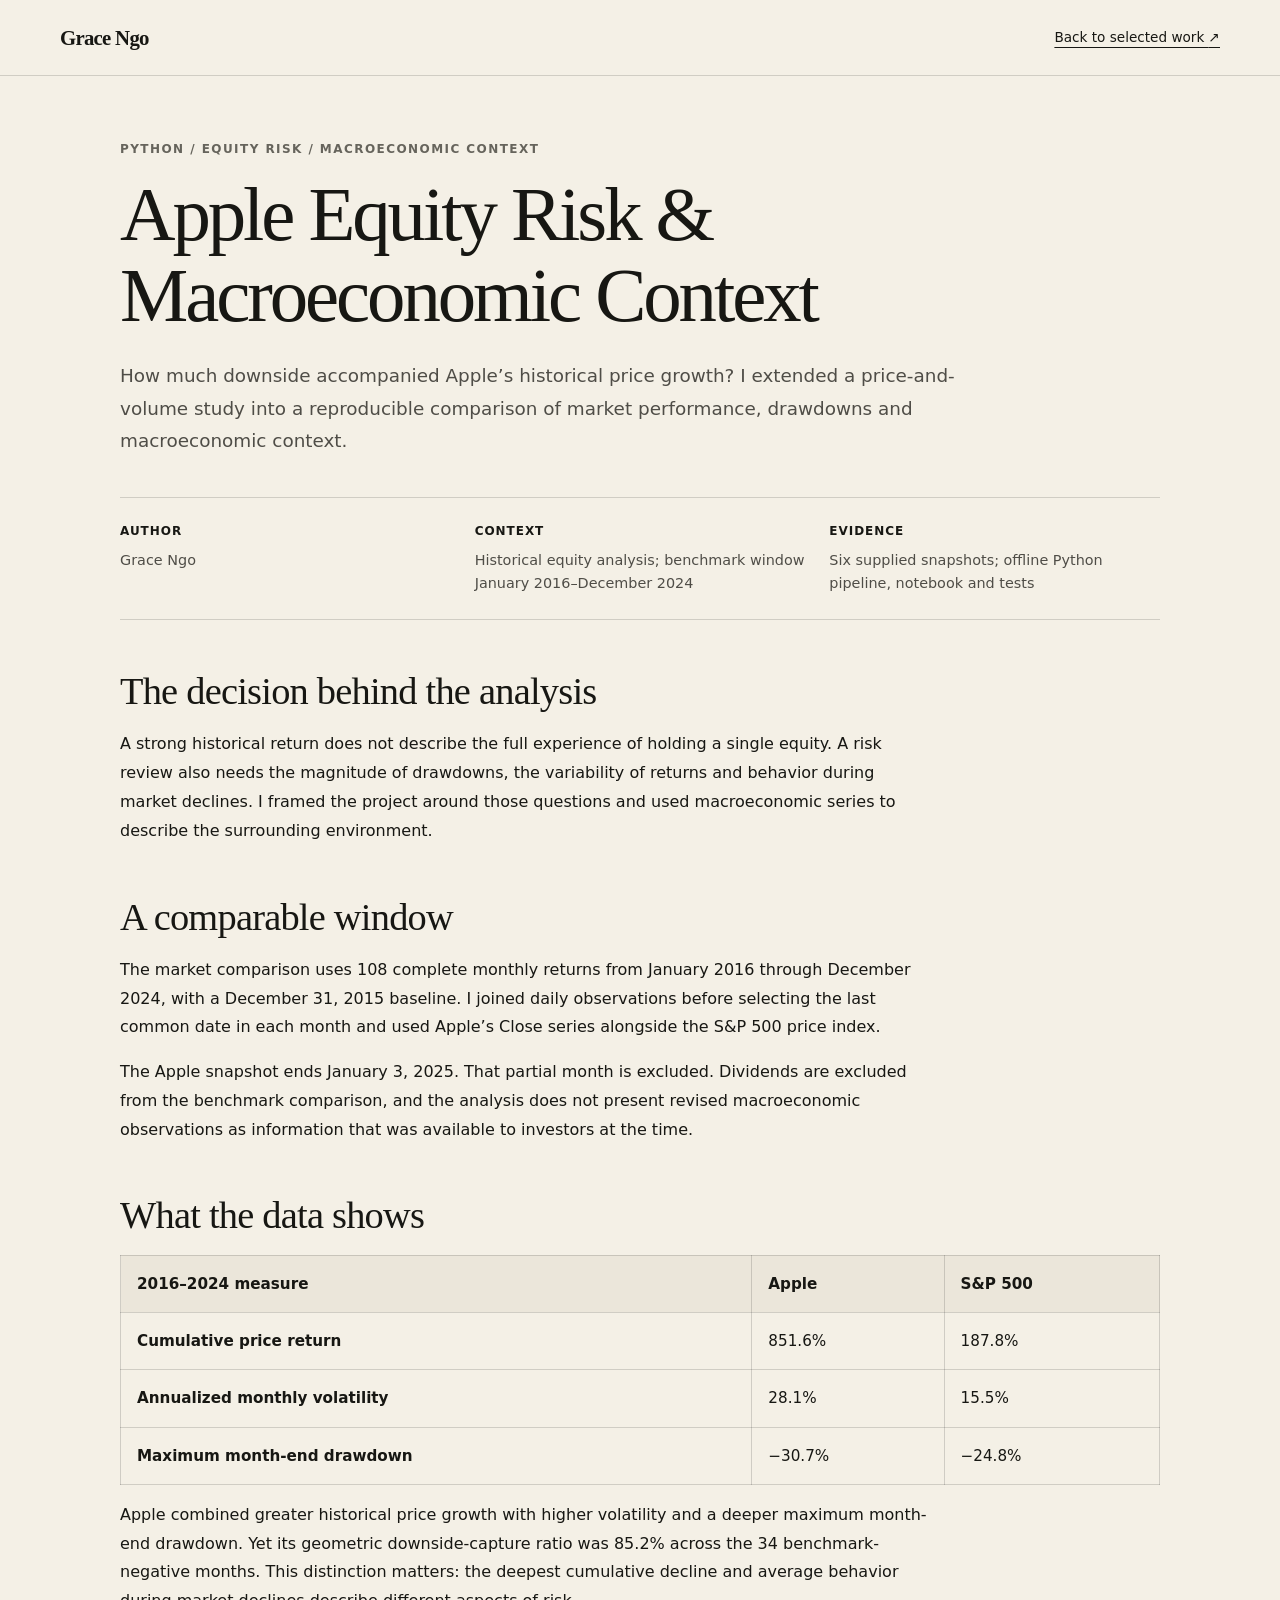
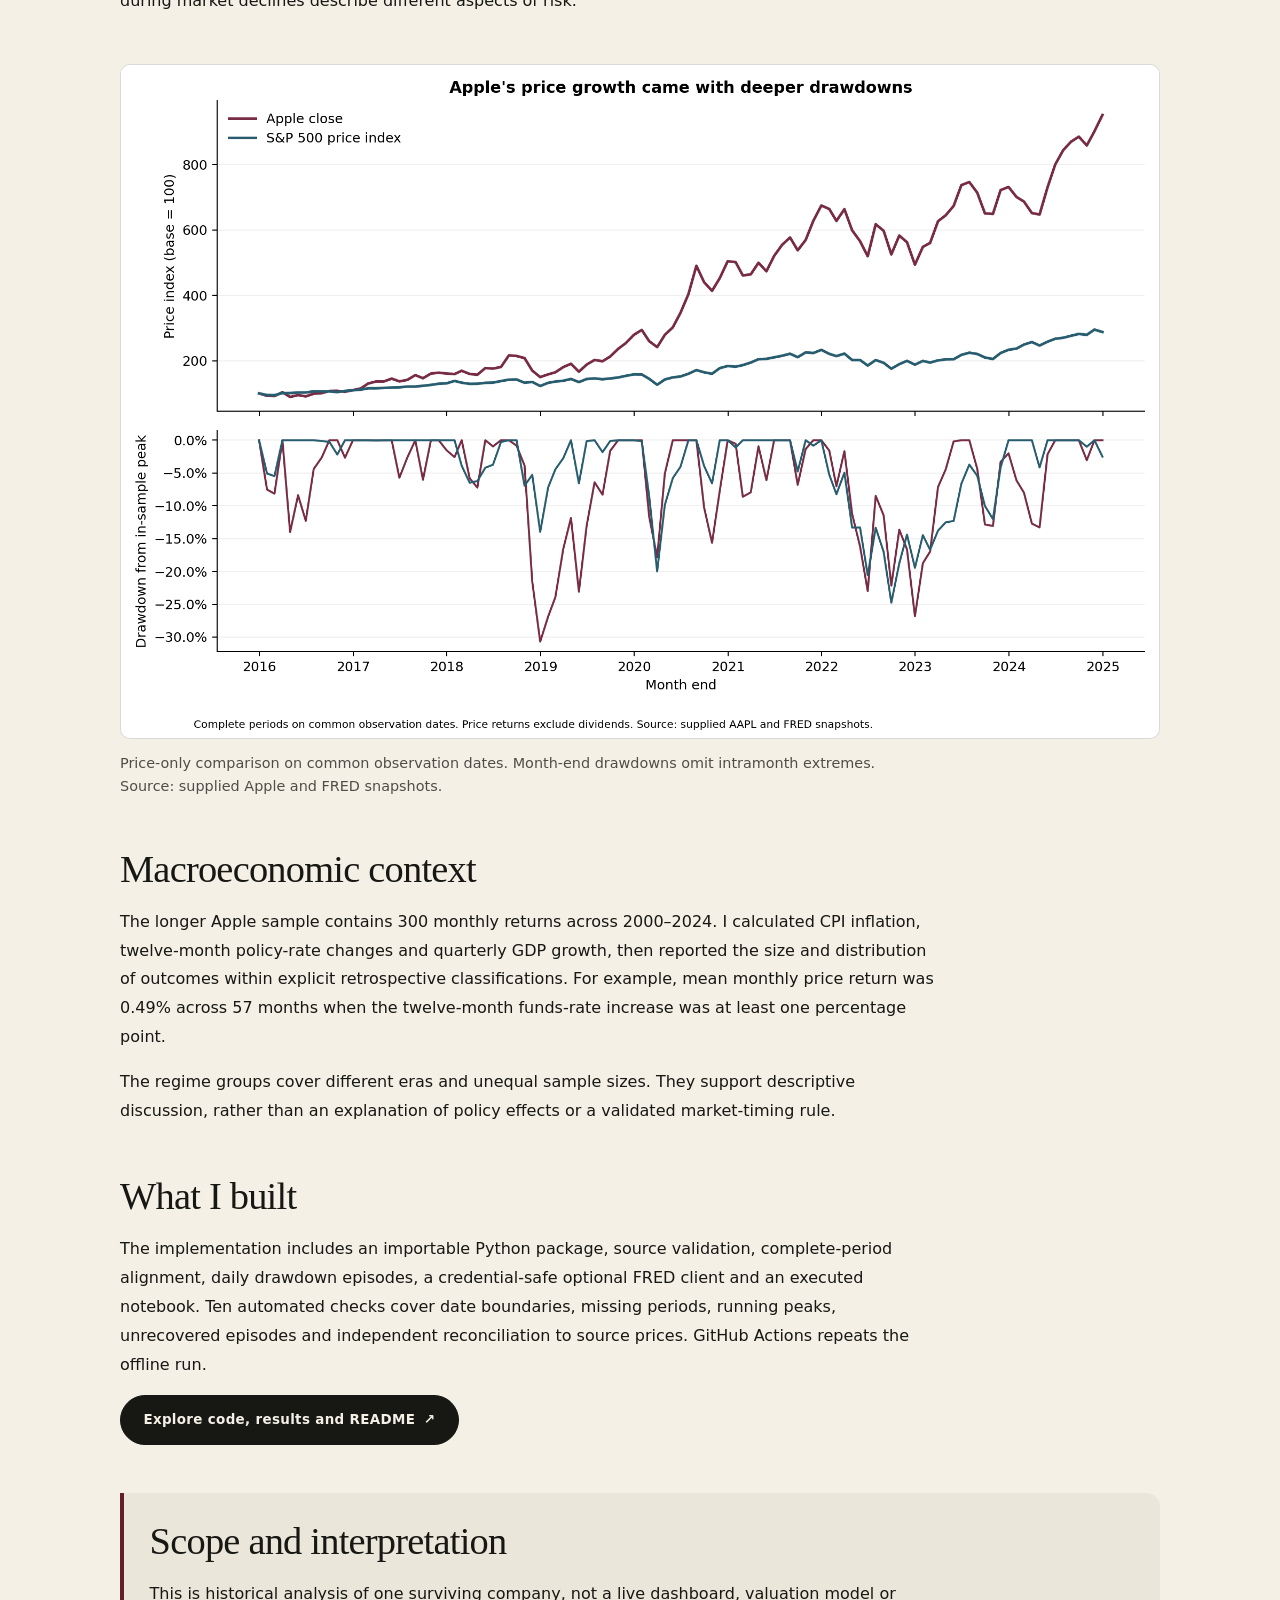
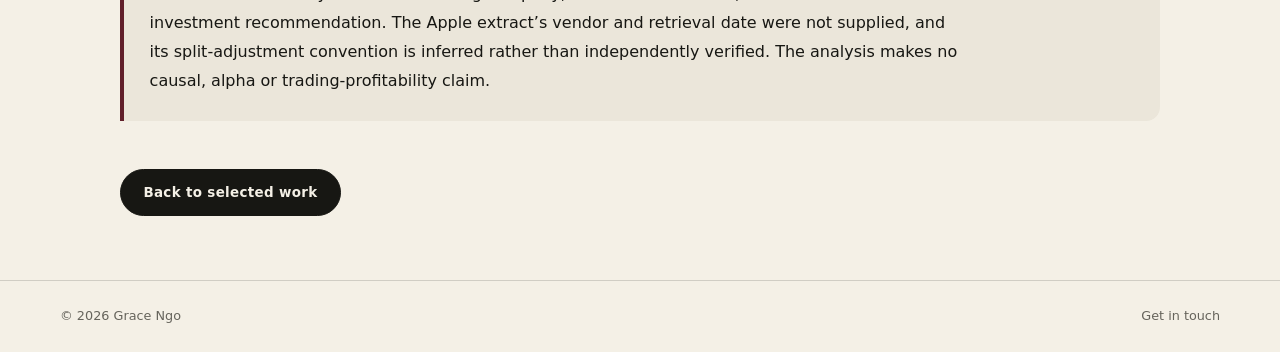
==== case-studies/apple-equity-risk.html @ 72fd86d3 "Publish final portfolio at canonical URL and update internship titles" ====
<!doctype html>
<html lang="en">
<head>
  <meta charset="utf-8" />
  <meta name="viewport" content="width=device-width, initial-scale=1" />
  <title>Apple Equity Risk &amp; Macroeconomic Context | Grace Ngo</title>
  <meta name="description" content="A reproducible equity-risk analysis of complete monthly returns, market drawdowns and retrospective macroeconomic context." />
  <link rel="canonical" href="https://gracengg.github.io/case-studies/apple-equity-risk.html" />
  <link rel="icon" href="../favicon.svg" type="image/svg+xml" />
  <link rel="stylesheet" href="../css/style.css" />
  <link rel="stylesheet" href="../css/case-study.css" />
</head>
<body class="case-page">
  <a class="skip-link" href="#main-content">Skip to content</a>
  <header class="case-header"><div class="wrap"><a class="nav-brand" href="../index.html">Grace Ngo</a><a class="back-link" href="../index.html#projects">Back to selected work <span aria-hidden="true">&nearr;</span></a></div></header>
  <main id="main-content" class="wrap case-main">
    <header class="case-intro"><p class="eyebrow">Python / Equity Risk / Macroeconomic Context</p><h1>Apple Equity Risk &amp; Macroeconomic Context</h1><p class="case-lede">How much downside accompanied Apple’s historical price growth? I extended a price-and-volume study into a reproducible comparison of market performance, drawdowns and macroeconomic context.</p></header>
    <dl class="case-facts"><div><dt>Author</dt><dd>Grace Ngo</dd></div><div><dt>Context</dt><dd>Historical equity analysis; benchmark window January 2016–December 2024</dd></div><div><dt>Evidence</dt><dd>Six supplied snapshots; offline Python pipeline, notebook and tests</dd></div></dl>
    <section class="case-section"><h2>The decision behind the analysis</h2><p>A strong historical return does not describe the full experience of holding a single equity. A risk review also needs the magnitude of drawdowns, the variability of returns and behavior during market declines. I framed the project around those questions and used macroeconomic series to describe the surrounding environment.</p></section>
    <section class="case-section"><h2>A comparable window</h2><p>The market comparison uses 108 complete monthly returns from January 2016 through December 2024, with a December 31, 2015 baseline. I joined daily observations before selecting the last common date in each month and used Apple’s Close series alongside the S&amp;P 500 price index.</p><p>The Apple snapshot ends January 3, 2025. That partial month is excluded. Dividends are excluded from the benchmark comparison, and the analysis does not present revised macroeconomic observations as information that was available to investors at the time.</p></section>
    <section class="case-section"><h2>What the data shows</h2><div class="table-scroll" role="region" tabindex="0" aria-label="Historical price risk comparison"><table><thead><tr><th scope="col">2016–2024 measure</th><th scope="col">Apple</th><th scope="col">S&amp;P 500</th></tr></thead><tbody><tr><th scope="row">Cumulative price return</th><td>851.6%</td><td>187.8%</td></tr><tr><th scope="row">Annualized monthly volatility</th><td>28.1%</td><td>15.5%</td></tr><tr><th scope="row">Maximum month-end drawdown</th><td>−30.7%</td><td>−24.8%</td></tr></tbody></table></div><p>Apple combined greater historical price growth with higher volatility and a deeper maximum month-end drawdown. Yet its geometric downside-capture ratio was 85.2% across the 34 benchmark-negative months. This distinction matters: the deepest cumulative decline and average behavior during market declines describe different aspects of risk.</p></section>
    <figure class="dashboard-figure"><img src="../images/projects/apple-benchmark-drawdown.png" alt="Apple and S&amp;P 500 price indices from a December 2015 baseline through December 2024, with their month-end drawdowns below." width="1944" height="1260" loading="lazy" decoding="async" /><figcaption>Price-only comparison on common observation dates. Month-end drawdowns omit intramonth extremes. Source: supplied Apple and FRED snapshots.</figcaption></figure>
    <section class="case-section"><h2>Macroeconomic context</h2><p>The longer Apple sample contains 300 monthly returns across 2000–2024. I calculated CPI inflation, twelve-month policy-rate changes and quarterly GDP growth, then reported the size and distribution of outcomes within explicit retrospective classifications. For example, mean monthly price return was 0.49% across 57 months when the twelve-month funds-rate increase was at least one percentage point.</p><p>The regime groups cover different eras and unequal sample sizes. They support descriptive discussion, rather than an explanation of policy effects or a validated market-timing rule.</p></section>
    <section class="case-section"><h2>What I built</h2><p>The implementation includes an importable Python package, source validation, complete-period alignment, daily drawdown episodes, a credential-safe optional FRED client and an executed notebook. Ten automated checks cover date boundaries, missing periods, running peaks, unrecovered episodes and independent reconciliation to source prices. GitHub Actions repeats the offline run.</p><p><a class="btn btn-dark" href="https://github.com/gracengg/API-Based_Stock_Market_Analysis" target="_blank" rel="noopener noreferrer">Explore code, results and README <span aria-hidden="true">&nearr;</span></a></p></section>
    <section class="case-section method-note"><h2>Scope and interpretation</h2><p>This is historical analysis of one surviving company, not a live dashboard, valuation model or investment recommendation. The Apple extract’s vendor and retrieval date were not supplied, and its split-adjustment convention is inferred rather than independently verified. The analysis makes no causal, alpha or trading-profitability claim.</p></section>
    <a class="btn btn-dark" href="../index.html#projects">Back to selected work</a>
  </main>
  <footer class="site-footer"><div class="wrap footer-inner"><span>&copy; 2026 Grace Ngo</span><a href="mailto:gracengggggg@gmail.com">Get in touch</a></div></footer>
  <script src="../js/script.js" defer></script>
</body>
</html>
---- css/style.css ----
/* Grace Ngo — shared site styles. Components precede responsive overrides. */

/* 1. Tokens, reset and accessibility */
:root {
  --paper: #f4f0e6;
  --ink: #171713;
  --acid: #d9f13a;
  --wine: #611f2a;
  --cream: #fffaf0;
  --muted: #66645c;
  --card: #ebe6da;
  --line: rgba(23, 23, 19, .16);
  --line-light: rgba(244, 240, 230, .2);
  --serif: Georgia, 'Times New Roman', serif;
  --sans: Inter, ui-sans-serif, system-ui, -apple-system, 'Segoe UI', sans-serif;
  --ease: cubic-bezier(.16, 1, .3, 1);
  --max: 1160px;
}
*, *::before, *::after { box-sizing: border-box; margin: 0; padding: 0; }
html { font-size: 16px; scroll-behavior: smooth; scroll-padding-top: 90px; }
body { background: var(--paper); color: var(--ink); font: 400 1rem / 1.6 var(--sans); -webkit-font-smoothing: antialiased; }
a { color: inherit; text-decoration: none; }
img { display: block; max-width: 100%; }
ul { list-style: none; }
button, input, textarea { font: inherit; }
button, summary { cursor: pointer; }
:focus-visible { outline: 3px solid var(--wine); outline-offset: 4px; }
:is(.section-dark, .section-wine) :focus-visible { outline-color: var(--acid); }
.skip-link { position: fixed; top: 10px; left: 12px; z-index: 300; padding: .7rem 1rem; background: var(--ink); color: var(--cream); transform: translateY(-180%); }
.skip-link:focus { transform: translateY(0); }
.wrap, .nav-inner, .hero-inner { width: min(var(--max), calc(100% - 44px)); margin-inline: auto; }
.section { padding-block: 100px; }
.section-dark { background: var(--ink); }
.section-light { background: var(--paper); }
.section-wine { background: var(--wine); }
.acid-text { color: var(--acid); }
.reveal-pending { opacity: 0; transform: translateY(24px); }
.reveal { transition: opacity .7s var(--ease), transform .7s var(--ease); }
.reveal.visible { opacity: 1; transform: none; }

/* 2. Shared typography and controls */
.eyebrow, .section-label { display: block; font-size: .75rem; font-weight: 700; text-transform: uppercase; letter-spacing: .12em; }
.eyebrow { color: var(--muted); margin-bottom: .6rem; }
.eyebrow.acid-text, .section-label.acid { color: var(--acid); }
.eyebrow.ink { color: var(--ink); }
.section-label { margin-bottom: .9rem; }
.section-label.muted { color: var(--muted); }
.section-label.light-muted { color: #e0b9bf; }
.section-head { margin-bottom: 3.5rem; }
.section-title { font: 400 clamp(2.6rem, 5vw, 5rem) / 1.02 var(--serif); letter-spacing: -.045em; max-width: 820px; overflow-wrap: anywhere; }
.section-title.dark { color: var(--ink); }
.section-title.light { color: var(--cream); }
.section-sub-light { max-width: 640px; margin-top: .8rem; color: #c8c4b9; line-height: 1.7; }
.btn { display: inline-flex; align-items: center; justify-content: center; gap: .55rem; min-height: 44px; padding: .72rem 1.4rem; border: 1.5px solid; border-radius: 999px; font-size: .84rem; font-weight: 700; letter-spacing: .025em; text-align: center; overflow-wrap: anywhere; transition: transform .25s, background .25s, color .25s; }
.btn:hover { transform: translateY(-2px); }
.btn-dark { background: var(--ink); color: var(--paper); border-color: var(--ink); }
.btn-dark:hover { background: #34342d; }
.btn-outline { color: var(--ink); border-color: var(--ink); background: transparent; }
.btn-outline:hover { color: var(--paper); background: var(--ink); }

/* 3. Navigation */
.navbar { position: fixed; inset: 0 0 auto; z-index: 200; padding-block: 1.1rem; background: rgba(244, 240, 230, .97); border-bottom: 1px solid var(--line); transition: padding .25s; }
.navbar.scrolled { padding-block: .8rem; }
.nav-inner { display: flex; align-items: center; justify-content: space-between; gap: 1.5rem; }
.nav-brand { flex-shrink: 0; font: 700 1.3rem / 1.3 var(--serif); letter-spacing: -.035em; }
.nav-menu { display: flex; align-items: center; gap: 2rem; }
.nav-link { position: relative; padding-block: .3rem; color: var(--muted); font-size: .8rem; font-weight: 700; text-transform: uppercase; letter-spacing: .08em; }
.nav-link:hover, .nav-link.active { color: var(--ink); }
.nav-link.active { text-decoration: underline; text-underline-offset: .5rem; }
.nav-toggle { display: none; align-items: center; justify-content: center; flex-direction: column; gap: 5px; width: 44px; height: 44px; border: 0; background: transparent; }
.bar { width: 24px; height: 2px; background: var(--ink); transition: transform .25s, opacity .25s; }
.nav-toggle[aria-expanded='true'] .bar:first-child { transform: translateY(7px) rotate(45deg); }
.nav-toggle[aria-expanded='true'] .bar:nth-child(2) { opacity: 0; }
.nav-toggle[aria-expanded='true'] .bar:last-child { transform: translateY(-7px) rotate(-45deg); }

/* 4. Introduction and academic background */
.hero { min-height: 100svh; display: flex; align-items: center; padding: 7rem 0 3rem; }
.hero-inner { display: grid; grid-template-columns: 1.15fr .85fr; gap: 4rem; align-items: center; }
.hero-name { margin: .55rem 0 2.2rem; font: 400 clamp(4.8rem, 11vw, 10rem) / .9 var(--serif); letter-spacing: -.07em; }
.hero-desc { max-width: 520px; margin-bottom: 2.5rem; font-size: 1.04rem; color: var(--muted); line-height: 1.75; }
.hero-cta { display: flex; flex-wrap: wrap; gap: 1rem; margin-bottom: 2rem; }
.hero-right { display: flex; justify-content: center; align-items: center; }
.profile-ring { width: min(100%, 400px); aspect-ratio: 1; border-radius: 50%; overflow: hidden; box-shadow: 0 24px 60px rgba(0,0,0,.09), 0 0 0 8px var(--card); }
.profile-ring img { width: 100%; height: 100%; object-fit: cover; }
.ticker { overflow: hidden; border-block: 1px solid var(--line); }
.ticker-track { display: flex; width: max-content; padding-block: 14px; font: italic 1.05rem / 1.6 var(--serif); animation: marquee 32s linear infinite; }
.ticker-track span { padding-inline: 2.5rem; border-right: 1px solid var(--line); white-space: nowrap; }
.ticker:hover .ticker-track { animation-play-state: paused; }
@keyframes marquee { to { transform: translateX(-50%); } }
#education { padding-bottom: 60px; }
.edu-grid { display: grid; grid-template-columns: 5fr 7fr; gap: 4rem; }
.edu-img-col { overflow: hidden; border-radius: 18px; min-height: 340px; }
.edu-img { width: 100%; height: 100%; object-fit: cover; }
.edu-name { margin-block: .4rem; font: 400 clamp(1.85rem, 3vw, 2.7rem) / 1.1 var(--serif); color: var(--cream); letter-spacing: -.035em; }
.edu-minor { margin-bottom: 1.5rem; font-size: .9rem; color: #c8c4b9; }
.edu-box { margin-top: 1.3rem; padding-top: 1.3rem; border-top: 1px solid var(--line-light); }
.box-label { margin-bottom: .6rem; color: var(--acid); font-size: .7rem; font-weight: 800; text-transform: uppercase; letter-spacing: .12em; }
.box-text, .leadership-list { color: #d3cfc5; font-size: .9rem; line-height: 1.72; }
.leadership-list { display: grid; gap: .55rem; }
.leadership-list li { position: relative; padding-left: 1.3rem; }
.leadership-list li::before { content: '—'; position: absolute; left: 0; color: var(--acid); }
.story-strip { padding-block: 36px; background: var(--ink); }
.story-grid { display: grid; grid-template-columns: repeat(4, 1fr); border: 1px solid var(--line-light); border-radius: 26px; overflow: hidden; }
.story-step { padding: 24px 22px; border-right: 1px solid var(--line-light); }
.story-step:last-child { border-right: 0; }
.story-step small { display: block; margin-bottom: 10px; color: var(--acid); font-size: .68rem; font-weight: 800; }
.story-step h3 { margin-bottom: 8px; font: 400 1.5rem / 1.1 var(--serif); color: var(--cream); }
.story-step p { color: #c6c1b6; font-size: .87rem; line-height: 1.55; }

/* 5. Professional experience */
.exp-list { display: grid; gap: 2.5rem; }
.exp-item { display: grid; grid-template-columns: 2fr 3fr; border: 1.5px solid var(--line); border-radius: 26px; overflow: hidden; background: var(--cream); }
.exp-item:nth-child(even) { grid-template-columns: 3fr 2fr; }
.exp-item:nth-child(even) .exp-img-panel { order: 2; }
.exp-item:nth-child(even) .exp-content { order: 1; }
.exp-img-panel { position: relative; min-height: 340px; overflow: hidden; background: var(--ink); }
.exp-img-panel img { position: absolute; inset: 0; width: 100%; height: 100%; object-fit: cover; filter: grayscale(25%) brightness(.85); }
.logo-panel { background: white; }
.logo-panel img { object-fit: cover; padding: 0; filter: none; }
.exp-img-overlay { position: absolute; inset: 0; display: flex; align-items: flex-end; padding: 1.8rem; background: linear-gradient(to top, rgba(0,0,0,.4), transparent 65%); }
.exp-co-name { color: var(--cream); font: italic clamp(1.5rem, 3vw, 2.1rem) / 1 var(--serif); text-shadow: 0 2px 16px rgba(0,0,0,.5); }
.exp-content { min-width: 0; display: flex; flex-direction: column; padding: 2.5rem; }
.exp-meta { display: flex; flex-wrap: wrap; gap: .6rem; margin-bottom: 1.1rem; font-size: .75rem; color: var(--muted); }
.exp-date { font-weight: 700; text-transform: uppercase; letter-spacing: .07em; }
.exp-loc::before { content: '·'; margin-right: .5rem; }
.exp-company { margin-bottom: .15rem; font: 400 clamp(1.8rem, 2.5vw, 2.4rem) / 1.08 var(--serif); letter-spacing: -.04em; }
.exp-role { margin-bottom: 1.2rem; font-size: .82rem; font-weight: 600; color: var(--muted); text-transform: uppercase; letter-spacing: .07em; }
.exp-para { flex-grow: 1; margin-bottom: 1.5rem; font-size: .875rem; line-height: 1.72; color: #4f4d47; }
.exp-tags { display: flex; flex-wrap: wrap; gap: .45rem; }
.etag { border: 1px solid var(--line); border-radius: 999px; padding: .25rem .65rem; font-size: .66rem; font-weight: 700; text-transform: uppercase; letter-spacing: .05em; }

/* 6. Selected work and progressive disclosure */
.project-row { display: grid; grid-template-columns: 60px minmax(0,1fr) 260px; gap: 2rem; padding-block: 3rem; border-top: 1px solid var(--line-light); align-items: start; }
.proj-num { font: 400 2.4rem / 1 var(--serif); opacity: .8; }
.project-status { margin-bottom: .8rem; color: #c8c4b9; font-size: .73rem; letter-spacing: .03em; }
.proj-title { margin-bottom: .85rem; color: var(--cream); font: 400 clamp(1.6rem, 2.5vw, 2.3rem) / 1.12 var(--serif); letter-spacing: -.03em; }
.proj-q { margin-bottom: 1.1rem; padding-left: 1rem; border-left: 2px solid var(--acid); color: #d8d3c8; font: italic 1rem / 1.6 var(--serif); }
.proj-desc { margin-bottom: 1.2rem; color: #c8c4b9; font-size: .9rem; line-height: 1.75; }
.case-lines { display: grid; grid-template-columns: 95px minmax(0,1fr); gap: 10px 16px; margin: .9rem 0 1.2rem; }
.case-lines dt { color: #c8c4b9; font-size: .68rem; font-weight: 700; text-transform: uppercase; letter-spacing: .07em; }
.case-lines dd { color: #d4cfc3; font-size: .875rem; }
.proj-tags { display: flex; flex-wrap: wrap; gap: .45rem; margin-bottom: 1.3rem; }
.ptag { padding: .25rem .7rem; border: 1px solid var(--line-light); border-radius: 999px; color: #d4cfc3; font-size: .66rem; font-weight: 700; text-transform: uppercase; letter-spacing: .05em; }
.proj-link { display: inline-flex; gap: .5rem; padding-block: .5rem; color: var(--acid); font-size: .8rem; font-weight: 700; }
.proj-link:hover { text-decoration: underline; text-underline-offset: .3rem; }
.project-aside { display: grid; gap: .7rem; padding: 1.5rem; border: 1px solid var(--line-light); border-radius: 20px; background: #1f1f1a; }
.project-aside span { padding-bottom: .6rem; border-bottom: 1px solid var(--line-light); color: var(--acid); font: 400 1.25rem / 1.2 var(--serif); }
.project-aside p { font-size: .8rem; color: #c8c4b9; }
.project-preview { display: block; overflow: hidden; border: 1px solid var(--line-light); border-radius: 16px; }
.project-preview img { width: 100%; height: auto; }
.case-disclosure { margin-top: 1rem; }
.case-disclosure summary { width: fit-content; padding-block: .6rem; color: var(--acid); font-size: .8rem; font-weight: 700; }
.case-disclosure[open] summary { margin-bottom: .6rem; }
.detail-grid { display: grid; grid-template-columns: repeat(3, minmax(0,1fr)); gap: 10px; }
.detail-grid-2 { grid-template-columns: repeat(2, minmax(0,1fr)); }
.detail-box { padding: 16px; border: 1px solid var(--line-light); border-radius: 14px; }
.detail-box h4 { margin-bottom: .5rem; color: var(--cream); font-size: .8rem; }
.detail-box p { color: #d0c9bc; font-size: .82rem; line-height: 1.65; }
.mini-projects { display: grid; grid-template-columns: repeat(3,minmax(0,1fr)); gap: 1.2rem; margin-top: 2.8rem; }
.mini-card { display: flex; flex-direction: column; gap: .7rem; padding: 1.6rem; border: 1px solid var(--line-light); border-radius: 22px; background: #1f1f1a; }
.mini-card:hover { border-color: var(--acid); }
.mini-card small { color: var(--acid); font-size: .7rem; }
.mini-card h3 { color: var(--cream); font: 400 1.25rem / 1.2 var(--serif); }
.mini-card p { flex-grow: 1; color: #c8c4b9; font-size: .85rem; }
.mini-arrow { color: var(--acid); }

/* 7. Research and writing */
.research-grid { display: grid; grid-template-columns: repeat(2,minmax(0,1fr)); gap: 1.5rem; }
.research-card { display: flex; flex-direction: column; justify-content: space-between; gap: 1.4rem; padding: 2.6rem; border: 1px solid rgba(255,250,240,.3); border-radius: 26px; }
.research-type { margin-bottom: 1rem; color: #e0b9bf; font-size: .7rem; font-weight: 700; text-transform: uppercase; letter-spacing: .09em; }
.research-title { margin-bottom: .8rem; color: var(--cream); font: 400 clamp(1.4rem,2.5vw,2rem) / 1.15 var(--serif); letter-spacing: -.02em; }
.research-desc { margin-bottom: .8rem; color: #f0dadc; font-size: .9rem; line-height: 1.75; }
.research-author, .research-note { color: #e0b9bf; font-size: .8rem; }
.research-link { display: inline-flex; align-self: flex-start; align-items: center; flex-wrap: wrap; gap: .5rem; padding-block: .5rem; color: var(--cream); font-size: .8rem; font-weight: 700; border-bottom: 1px solid rgba(255,250,240,.4); }
.file-type { font-size: .65rem; border: 1px solid; padding: .1rem .35rem; border-radius: 4px; }

/* 8. Contact and footer */
.contact-section { padding-bottom: 80px; }
.contact-box { display: grid; grid-template-columns: minmax(0,1fr) minmax(0,1fr); gap: 3.5rem; padding: 4.5rem 4rem; border-radius: 36px; background: var(--acid); }
.contact-title { margin-top: .6rem; font: 400 clamp(1.85rem,3.5vw,3.2rem) / 1.1 var(--serif); letter-spacing: -.04em; }
.contact-sub { max-width: 500px; margin-top: 1rem; color: #454235; font-size: .95rem; line-height: 1.72; }
.contact-links { display: flex; flex-direction: column; align-items: flex-start; gap: .9rem; margin-top: 2rem; }
.contact-links .btn { max-width: 100%; }
.contact-right { display: flex; align-items: center; min-width: 0; }
.contact-form { display: flex; flex-direction: column; gap: .55rem; width: 100%; }
.cf-row { display: grid; grid-template-columns: repeat(2,minmax(0,1fr)); gap: .8rem; }
.field { display: grid; gap: .4rem; }
.contact-form label { font-size: .8rem; font-weight: 600; }
.contact-form input, .contact-form textarea { width: 100%; min-width: 0; padding: .72rem 1rem; color: var(--ink); background: rgba(255,255,255,.45); border: 1.5px solid rgba(23,23,19,.35); border-radius: 12px; }
.contact-form textarea { resize: vertical; min-height: 120px; }
.contact-form .btn { align-self: flex-start; margin-top: .5rem; }
.form-note { margin-top: .3rem; font-size: .78rem; line-height: 1.5; color: #454235; }
.site-footer { padding-block: 1.6rem; border-top: 1px solid var(--line); }
.footer-inner { display: flex; justify-content: space-between; align-items: center; flex-wrap: wrap; gap: 1rem; font-size: .8rem; color: var(--muted); }

/* 9. Responsive layouts */
@media (max-width: 1024px) {
  .project-row { grid-template-columns: 50px minmax(0,1fr); }
  .project-aside { display: none; }
  .project-preview { grid-column: 2; max-width: 600px; }
}
@media (max-width: 900px) {
  .hero-inner, .edu-grid, .research-grid, .contact-box { grid-template-columns: 1fr; }
  .hero-inner { gap: 3rem; }
  .hero-right { order: -1; max-width: 320px; width: 100%; margin-inline: auto; }
  .hero-name { font-size: clamp(4rem,13vw,7rem); }
  .edu-grid { gap: 2.5rem; }
  .edu-img-col { min-height: 0; }
  .edu-img { height: auto; aspect-ratio: 16/9; }
  .exp-item, .exp-item:nth-child(even) { grid-template-columns: 1fr; }
  .exp-item:nth-child(even) .exp-img-panel, .exp-item:nth-child(even) .exp-content { order: 0; }
  .exp-img-panel { min-height: 260px; }
  .story-grid { grid-template-columns: repeat(2,minmax(0,1fr)); }
  .story-step:nth-child(2) { border-right: 0; }
  .story-step:nth-child(-n+2) { border-bottom: 1px solid var(--line-light); }
}
@media (max-width: 700px) {
  .wrap, .nav-inner, .hero-inner { width: calc(100% - 28px); }
  .section { padding-block: 72px; }
  .section-title { font-size: clamp(2.3rem,10vw,3.5rem); }
  .nav-inner { flex-wrap: wrap; gap: .5rem; }
  .nav-menu { flex-basis: 100%; flex-wrap: wrap; gap: .7rem 1rem; padding-top: .7rem; }
  .js-nav .nav-toggle { display: flex; }
  .js-nav .nav-menu { position: absolute; inset: 100% 0 auto; display: flex; flex-direction: column; align-items: stretch; padding: 0; gap: 0; background: var(--paper); border-bottom: 1px solid var(--line); }
  .js-nav .nav-menu:not(.open) { display: none; }
  .js-nav .nav-link { padding: .9rem 6%; border-top: 1px solid var(--line); }
  .hero { padding-top: 9rem; }
  .js-nav + main .hero { padding-top: 6rem; }
  .hero-name { font-size: 4.5rem; }
  .exp-content { padding: 1.6rem; }
  .project-row { grid-template-columns: minmax(0,1fr); gap: 1.2rem; }
  .project-preview { grid-column: 1; }
  .proj-num { font-size: 1.4rem; }
  .mini-projects, .detail-grid, .detail-grid-2, .cf-row, .story-grid { grid-template-columns: 1fr; }
  .story-step { border-right: 0; border-bottom: 1px solid var(--line-light); }
  .story-step:last-child { border-bottom: 0; }
  .case-lines { grid-template-columns: minmax(0,1fr); gap: .2rem; }
  .case-lines dd { margin-bottom: .6rem; }
  .research-card { padding: 1.6rem; }
  .contact-box { padding: 2rem 1.4rem; gap: 2rem; }
}
@media (prefers-reduced-motion: reduce) {
  html { scroll-behavior: auto; }
  *, *::before, *::after { animation: none !important; transition: none !important; }
  .reveal-pending { opacity: 1; transform: none; }
}
---- css/case-study.css ----
/* Case-study pages share tokens and controls with the homepage. */
.case-header { padding-block: 1.5rem; border-bottom: 1px solid var(--line); }
.case-header .wrap { display: flex; align-items: center; justify-content: space-between; gap: 1.5rem; }
.back-link { font-size: .85rem; text-decoration: underline; text-underline-offset: .3rem; }
.case-main { padding-block: 4rem; max-width: 1040px; }
.case-intro { max-width: 850px; margin-bottom: 2.5rem; }
.case-intro h1 { margin-block: 1rem 1.5rem; font: 400 clamp(2.6rem,6vw,4.8rem) / 1.05 var(--serif); letter-spacing: -.04em; overflow-wrap: anywhere; }
.case-lede { font-size: 1.15rem; line-height: 1.75; color: #4f4d47; }
.case-facts { display: grid; grid-template-columns: repeat(3,minmax(0,1fr)); gap: 1.5rem; margin-bottom: 3rem; padding-block: 1.5rem; border-block: 1px solid var(--line); }
.case-facts dt { margin-bottom: .5rem; font-size: .75rem; font-weight: 700; text-transform: uppercase; letter-spacing: .08em; }
.case-facts dd { font-size: .9rem; color: #4f4d47; }
.case-section { margin-bottom: 3rem; }
.case-section h2 { margin-bottom: 1rem; font: 400 clamp(1.8rem,3vw,2.4rem) / 1.2 var(--serif); letter-spacing: -.02em; }
.case-section p { max-width: 80ch; margin-bottom: 1rem; line-height: 1.8; }
.dashboard-figure { margin-block: 2rem 3rem; }
.dashboard-figure a { display: block; }
.dashboard-figure img { width: 100%; height: auto; border: 1px solid var(--line); border-radius: 10px; background: white; }
.dashboard-figure figcaption { margin-top: .8rem; max-width: 85ch; font-size: .9rem; color: #4f4d47; }
.brief-grid { display: grid; grid-template-columns: repeat(3,minmax(0,1fr)); gap: 1rem; }
.brief-grid article { padding: 1.3rem; border: 1px solid var(--line); border-radius: 14px; }
.brief-grid h3 { margin-bottom: .7rem; font-size: 1rem; }
.brief-grid p { margin-bottom: 0; font-size: .9rem; }
.method-note { padding: 1.6rem; border-left: 4px solid var(--wine); background: var(--card); border-radius: 0 14px 14px 0; }
.method-note p:last-child { margin-bottom: 0; }
.table-scroll { overflow-x: auto; margin-bottom: 1rem; }
table { width: 100%; border-collapse: collapse; font-size: .95rem; }
th, td { padding: 1rem; border: 1px solid var(--line); text-align: left; vertical-align: top; }
thead { background: var(--card); }
.proposal-steps { padding-left: 1.4rem; }
.proposal-steps li { margin-bottom: 1rem; padding-left: .4rem; line-height: 1.8; }
@media (max-width: 700px) {
  .case-main { padding-block: 2.5rem; }
  .case-facts, .brief-grid { grid-template-columns: 1fr; }
  .case-header .wrap { flex-wrap: wrap; }
  .case-lede { font-size: 1.05rem; }
  .method-note { padding: 1.2rem; }
}
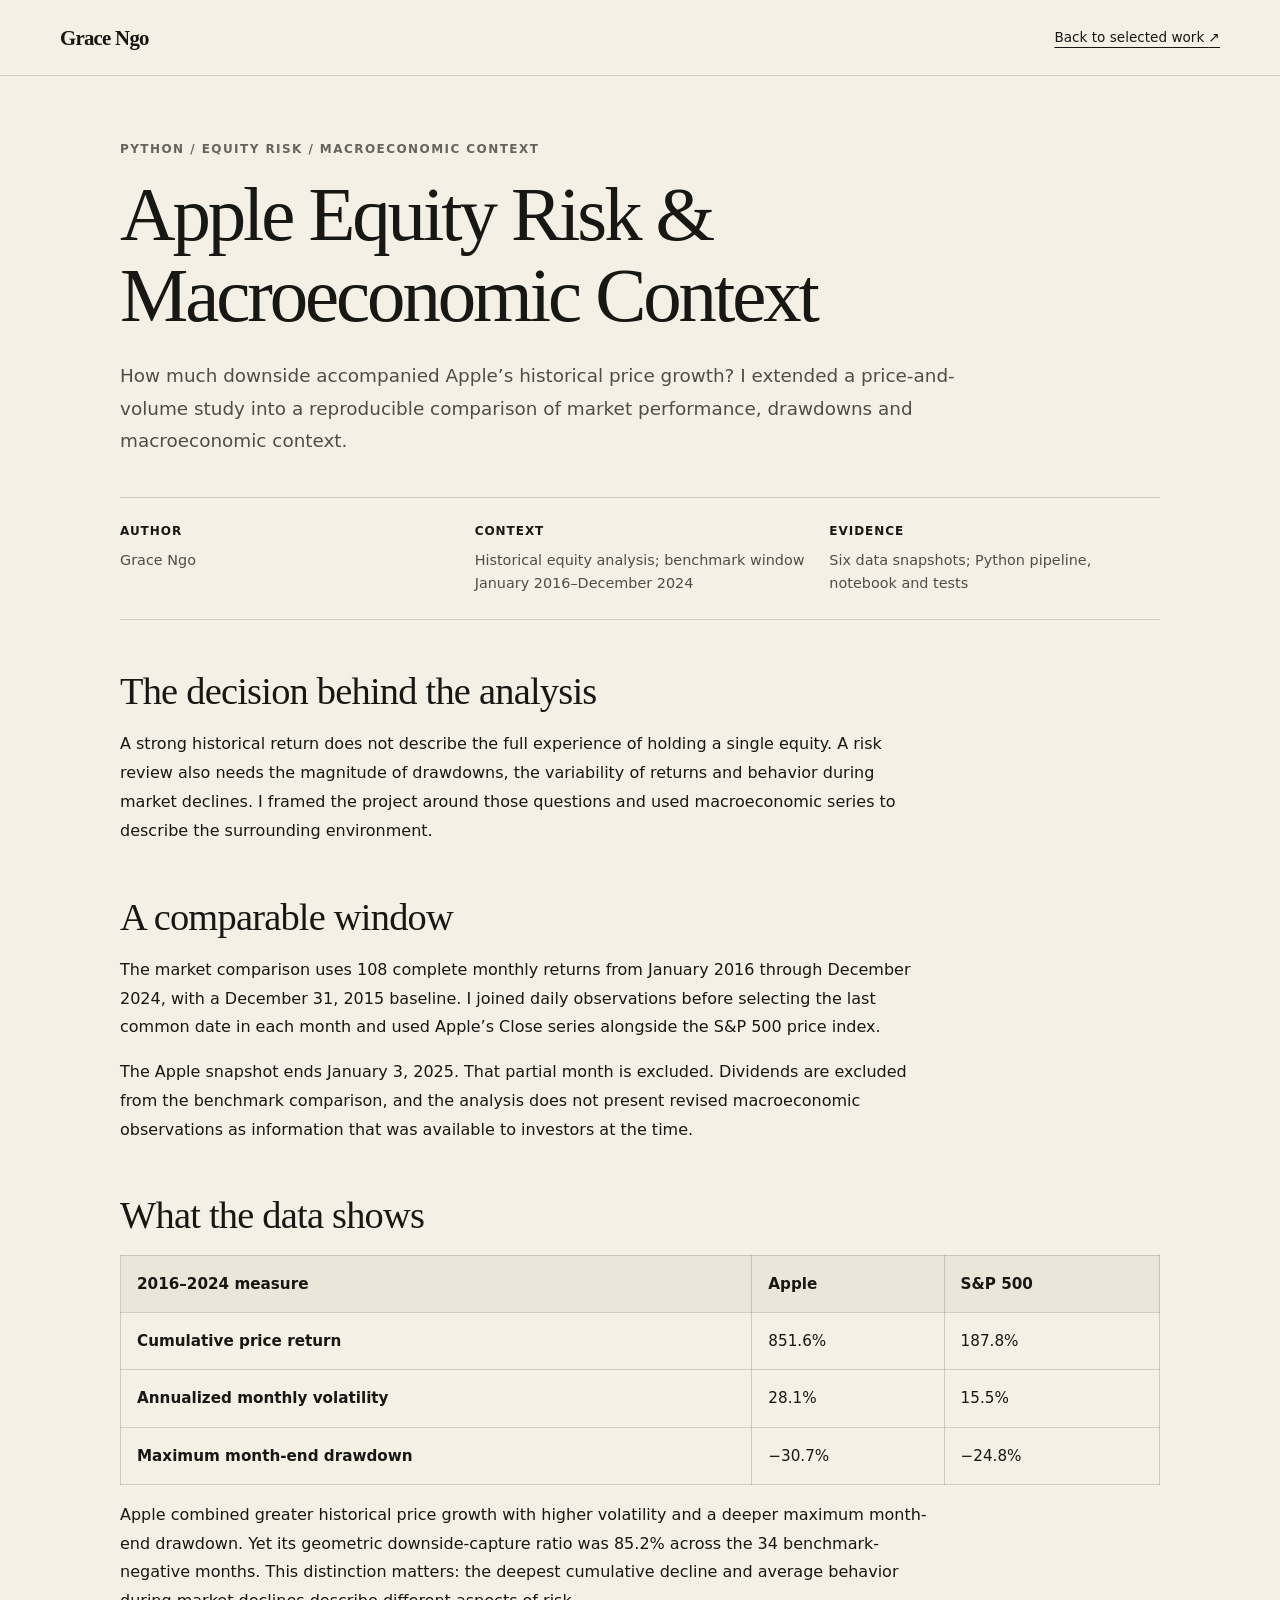
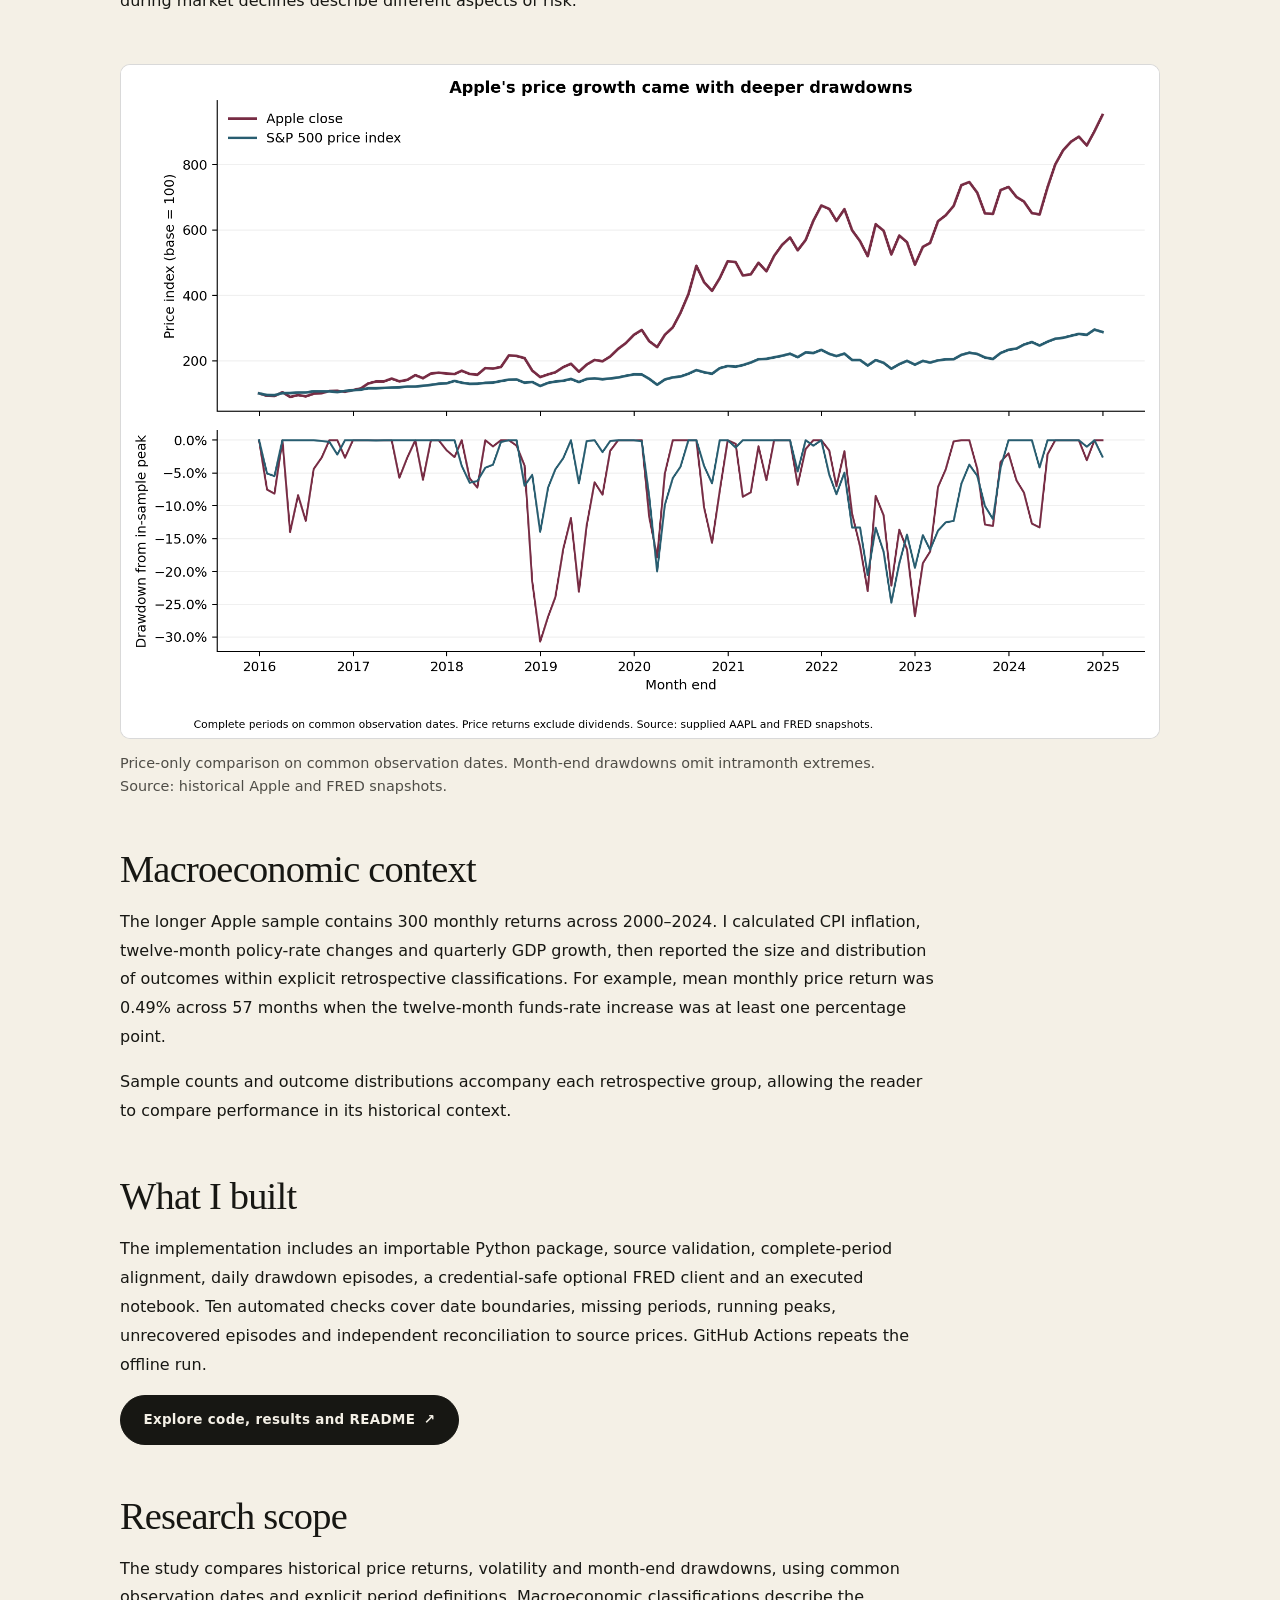
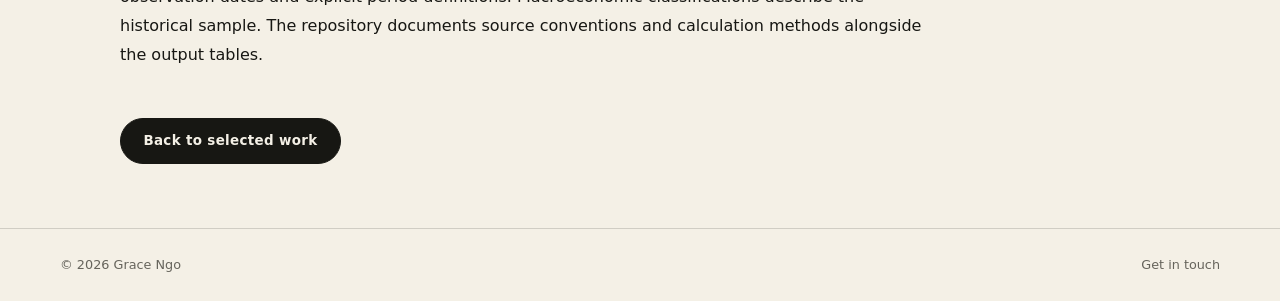
==== commit 8d7586da: "Publish labor-market research and present case studies around decisions and deliverables" ====
--- a/case-studies/apple-equity-risk.html
+++ b/case-studies/apple-equity-risk.html
@@ -15,14 +15,14 @@
   <header class="case-header"><div class="wrap"><a class="nav-brand" href="../index.html">Grace Ngo</a><a class="back-link" href="../index.html#projects">Back to selected work <span aria-hidden="true">&nearr;</span></a></div></header>
   <main id="main-content" class="wrap case-main">
     <header class="case-intro"><p class="eyebrow">Python / Equity Risk / Macroeconomic Context</p><h1>Apple Equity Risk &amp; Macroeconomic Context</h1><p class="case-lede">How much downside accompanied Apple’s historical price growth? I extended a price-and-volume study into a reproducible comparison of market performance, drawdowns and macroeconomic context.</p></header>
-    <dl class="case-facts"><div><dt>Author</dt><dd>Grace Ngo</dd></div><div><dt>Context</dt><dd>Historical equity analysis; benchmark window January 2016–December 2024</dd></div><div><dt>Evidence</dt><dd>Six supplied snapshots; offline Python pipeline, notebook and tests</dd></div></dl>
+    <dl class="case-facts"><div><dt>Author</dt><dd>Grace Ngo</dd></div><div><dt>Context</dt><dd>Historical equity analysis; benchmark window January 2016–December 2024</dd></div><div><dt>Evidence</dt><dd>Six data snapshots; Python pipeline, notebook and tests</dd></div></dl>
     <section class="case-section"><h2>The decision behind the analysis</h2><p>A strong historical return does not describe the full experience of holding a single equity. A risk review also needs the magnitude of drawdowns, the variability of returns and behavior during market declines. I framed the project around those questions and used macroeconomic series to describe the surrounding environment.</p></section>
     <section class="case-section"><h2>A comparable window</h2><p>The market comparison uses 108 complete monthly returns from January 2016 through December 2024, with a December 31, 2015 baseline. I joined daily observations before selecting the last common date in each month and used Apple’s Close series alongside the S&amp;P 500 price index.</p><p>The Apple snapshot ends January 3, 2025. That partial month is excluded. Dividends are excluded from the benchmark comparison, and the analysis does not present revised macroeconomic observations as information that was available to investors at the time.</p></section>
     <section class="case-section"><h2>What the data shows</h2><div class="table-scroll" role="region" tabindex="0" aria-label="Historical price risk comparison"><table><thead><tr><th scope="col">2016–2024 measure</th><th scope="col">Apple</th><th scope="col">S&amp;P 500</th></tr></thead><tbody><tr><th scope="row">Cumulative price return</th><td>851.6%</td><td>187.8%</td></tr><tr><th scope="row">Annualized monthly volatility</th><td>28.1%</td><td>15.5%</td></tr><tr><th scope="row">Maximum month-end drawdown</th><td>−30.7%</td><td>−24.8%</td></tr></tbody></table></div><p>Apple combined greater historical price growth with higher volatility and a deeper maximum month-end drawdown. Yet its geometric downside-capture ratio was 85.2% across the 34 benchmark-negative months. This distinction matters: the deepest cumulative decline and average behavior during market declines describe different aspects of risk.</p></section>
-    <figure class="dashboard-figure"><img src="../images/projects/apple-benchmark-drawdown.png" alt="Apple and S&amp;P 500 price indices from a December 2015 baseline through December 2024, with their month-end drawdowns below." width="1944" height="1260" loading="lazy" decoding="async" /><figcaption>Price-only comparison on common observation dates. Month-end drawdowns omit intramonth extremes. Source: supplied Apple and FRED snapshots.</figcaption></figure>
-    <section class="case-section"><h2>Macroeconomic context</h2><p>The longer Apple sample contains 300 monthly returns across 2000–2024. I calculated CPI inflation, twelve-month policy-rate changes and quarterly GDP growth, then reported the size and distribution of outcomes within explicit retrospective classifications. For example, mean monthly price return was 0.49% across 57 months when the twelve-month funds-rate increase was at least one percentage point.</p><p>The regime groups cover different eras and unequal sample sizes. They support descriptive discussion, rather than an explanation of policy effects or a validated market-timing rule.</p></section>
+    <figure class="dashboard-figure"><img src="../images/projects/apple-benchmark-drawdown.png" alt="Apple and S&amp;P 500 price indices from a December 2015 baseline through December 2024, with their month-end drawdowns below." width="1944" height="1260" loading="lazy" decoding="async" /><figcaption>Price-only comparison on common observation dates. Month-end drawdowns omit intramonth extremes. Source: historical Apple and FRED snapshots.</figcaption></figure>
+    <section class="case-section"><h2>Macroeconomic context</h2><p>The longer Apple sample contains 300 monthly returns across 2000–2024. I calculated CPI inflation, twelve-month policy-rate changes and quarterly GDP growth, then reported the size and distribution of outcomes within explicit retrospective classifications. For example, mean monthly price return was 0.49% across 57 months when the twelve-month funds-rate increase was at least one percentage point.</p><p>Sample counts and outcome distributions accompany each retrospective group, allowing the reader to compare performance in its historical context.</p></section>
     <section class="case-section"><h2>What I built</h2><p>The implementation includes an importable Python package, source validation, complete-period alignment, daily drawdown episodes, a credential-safe optional FRED client and an executed notebook. Ten automated checks cover date boundaries, missing periods, running peaks, unrecovered episodes and independent reconciliation to source prices. GitHub Actions repeats the offline run.</p><p><a class="btn btn-dark" href="https://github.com/gracengg/API-Based_Stock_Market_Analysis" target="_blank" rel="noopener noreferrer">Explore code, results and README <span aria-hidden="true">&nearr;</span></a></p></section>
-    <section class="case-section method-note"><h2>Scope and interpretation</h2><p>This is historical analysis of one surviving company, not a live dashboard, valuation model or investment recommendation. The Apple extract’s vendor and retrieval date were not supplied, and its split-adjustment convention is inferred rather than independently verified. The analysis makes no causal, alpha or trading-profitability claim.</p></section>
+    <section class="case-section"><h2>Research scope</h2><p>The study compares historical price returns, volatility and month-end drawdowns, using common observation dates and explicit period definitions. Macroeconomic classifications describe the historical sample. The repository documents source conventions and calculation methods alongside the output tables.</p></section>
     <a class="btn btn-dark" href="../index.html#projects">Back to selected work</a>
   </main>
   <footer class="site-footer"><div class="wrap footer-inner"><span>&copy; 2026 Grace Ngo</span><a href="mailto:gracengggggg@gmail.com">Get in touch</a></div></footer>
--- a/css/case-study.css
+++ b/css/case-study.css
@@ -9,6 +9,7 @@
 .case-facts { display: grid; grid-template-columns: repeat(3,minmax(0,1fr)); gap: 1.5rem; margin-bottom: 3rem; padding-block: 1.5rem; border-block: 1px solid var(--line); }
 .case-facts dt { margin-bottom: .5rem; font-size: .75rem; font-weight: 700; text-transform: uppercase; letter-spacing: .08em; }
 .case-facts dd { font-size: .9rem; color: #4f4d47; }
+.case-actions { margin-bottom: 3rem; }
 .case-section { margin-bottom: 3rem; }
 .case-section h2 { margin-bottom: 1rem; font: 400 clamp(1.8rem,3vw,2.4rem) / 1.2 var(--serif); letter-spacing: -.02em; }
 .case-section p { max-width: 80ch; margin-bottom: 1rem; line-height: 1.8; }
